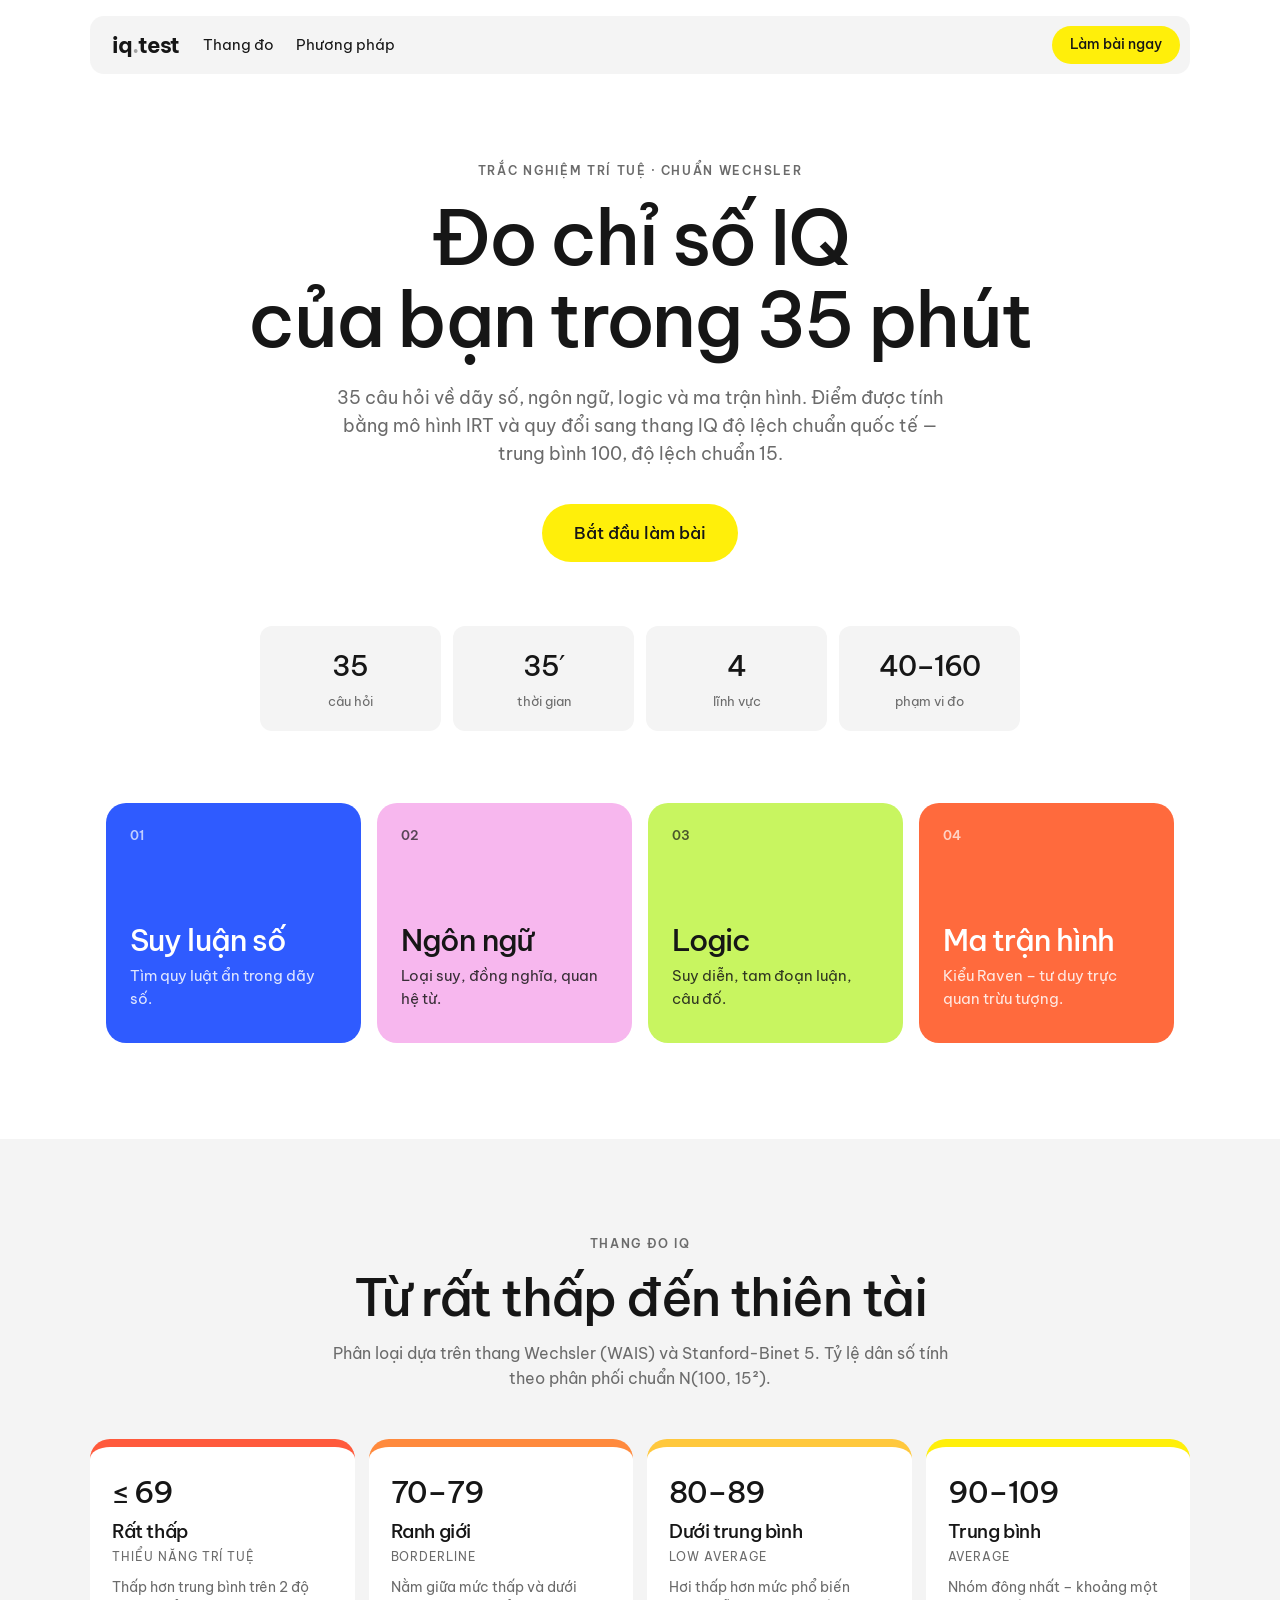
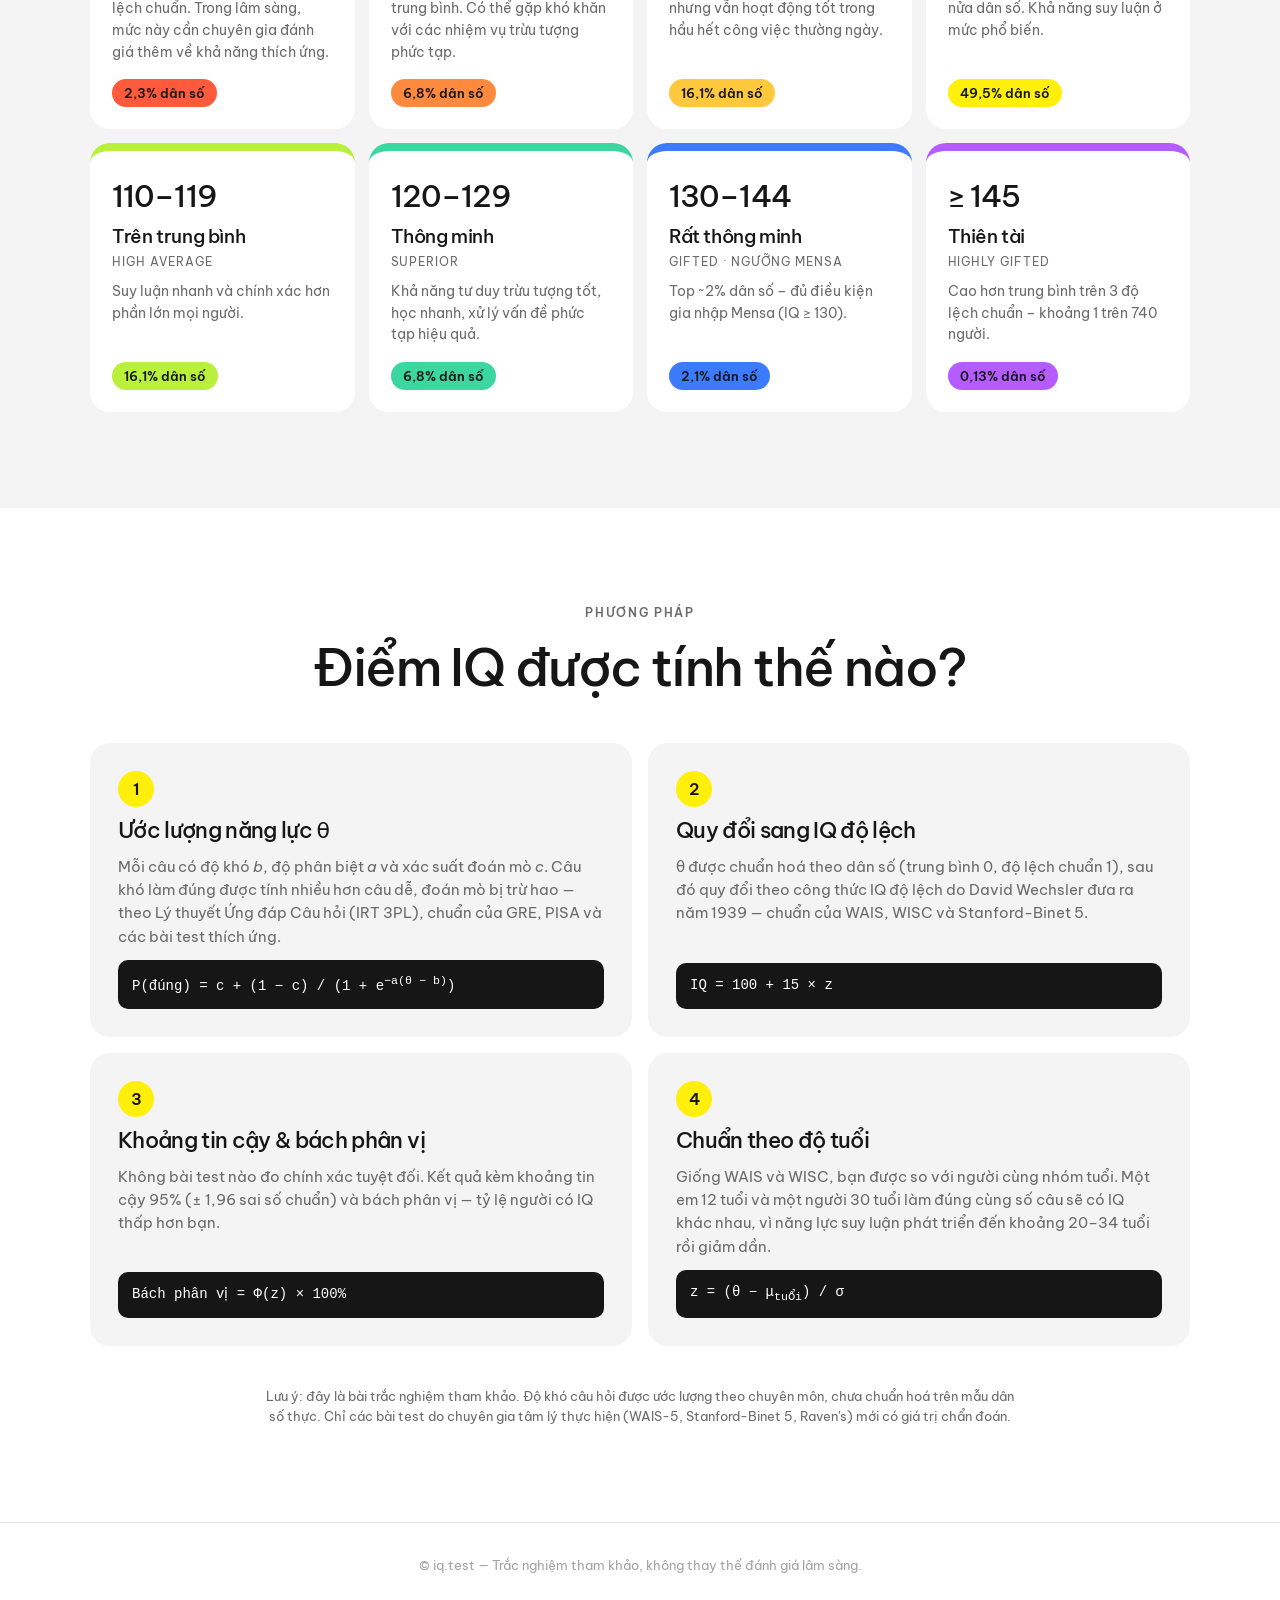
==== index.html @ 9ec6967f "Website trắc nghiệm IQ trực tuyến - 35 câu hỏi (dãy số, ngôn ngữ, logic, ma trận kiểu Raven), giới h" ====
<!doctype html>
<html lang="vi">
<head>
  <meta charset="utf-8">
  <meta name="viewport" content="width=device-width, initial-scale=1">
  <title>Trắc nghiệm IQ</title>
  <meta name="description" content="Bài trắc nghiệm IQ trực tuyến 35 câu, chấm điểm theo chuẩn IQ độ lệch (trung bình 100, độ lệch chuẩn 15).">
  <link rel="preconnect" href="https://fonts.googleapis.com">
  <link rel="preconnect" href="https://fonts.gstatic.com" crossorigin>
  <link href="https://fonts.googleapis.com/css2?family=Be+Vietnam+Pro:wght@400;500;600;700&display=swap" rel="stylesheet">
  <link rel="stylesheet" href="css/style.css">
</head>
<body>
  <header class="nav-wrap">
    <nav class="nav">
      <a class="logo" href="#" data-go="intro">iq<span>.</span>test</a>
      <div class="nav-links">
        <a href="#scale" data-go="intro">Thang đo</a>
        <a href="#method" data-go="intro">Phương pháp</a>
      </div>
      <div class="nav-status" id="nav-status" hidden>
        <span class="timer" id="timer">35:00</span>
      </div>
      <button class="btn btn-yellow btn-sm" data-action="start" id="nav-cta">Làm bài ngay</button>
    </nav>
  </header>

  <!-- ═════════ GIỚI THIỆU ═════════ -->
  <main id="screen-intro" class="screen">
    <section class="hero">
      <p class="eyebrow">Trắc nghiệm trí tuệ · Chuẩn Wechsler</p>
      <h1>Đo chỉ số IQ<br>của bạn trong 35 phút</h1>
      <p class="lead">35 câu hỏi về dãy số, ngôn ngữ, logic và ma trận hình. Điểm được tính bằng mô hình IRT và quy đổi sang thang IQ độ lệch chuẩn quốc tế — trung bình 100, độ lệch chuẩn 15.</p>
      <button class="btn btn-yellow btn-lg" data-action="start">Bắt đầu làm bài</button>
      <ul class="hero-stats">
        <li><strong>35</strong><span>câu hỏi</span></li>
        <li><strong>35′</strong><span>thời gian</span></li>
        <li><strong>4</strong><span>lĩnh vực</span></li>
        <li><strong>40–160</strong><span>phạm vi đo</span></li>
      </ul>
    </section>

    <section class="domains">
      <article class="tile t-blue"><span class="tile-k">01</span><h3>Suy luận số</h3><p>Tìm quy luật ẩn trong dãy số.</p></article>
      <article class="tile t-pink"><span class="tile-k">02</span><h3>Ngôn ngữ</h3><p>Loại suy, đồng nghĩa, quan hệ từ.</p></article>
      <article class="tile t-green"><span class="tile-k">03</span><h3>Logic</h3><p>Suy diễn, tam đoạn luận, câu đố.</p></article>
      <article class="tile t-orange"><span class="tile-k">04</span><h3>Ma trận hình</h3><p>Kiểu Raven – tư duy trực quan trừu tượng.</p></article>
    </section>

    <section class="band-section" id="scale">
      <p class="eyebrow">Thang đo IQ</p>
      <h2>Từ rất thấp đến thiên tài</h2>
      <p class="section-lead">Phân loại dựa trên thang Wechsler (WAIS) và Stanford-Binet 5. Tỷ lệ dân số tính theo phân phối chuẩn N(100, 15²).</p>
      <div class="band-grid" id="band-grid"></div>
    </section>

    <section class="method" id="method">
      <p class="eyebrow">Phương pháp</p>
      <h2>Điểm IQ được tính thế nào?</h2>
      <div class="method-grid">
        <article class="m-card">
          <span class="m-step">1</span>
          <h3>Ước lượng năng lực θ</h3>
          <p>Mỗi câu có độ khó <em>b</em>, độ phân biệt <em>a</em> và xác suất đoán mò <em>c</em>. Câu khó làm đúng được tính nhiều hơn câu dễ, đoán mò bị trừ hao — theo Lý thuyết Ứng đáp Câu hỏi (IRT 3PL), chuẩn của GRE, PISA và các bài test thích ứng.</p>
          <code>P(đúng) = c + (1 − c) / (1 + e<sup>−a(θ − b)</sup>)</code>
        </article>
        <article class="m-card">
          <span class="m-step">2</span>
          <h3>Quy đổi sang IQ độ lệch</h3>
          <p>θ được chuẩn hoá theo dân số (trung bình 0, độ lệch chuẩn 1), sau đó quy đổi theo công thức IQ độ lệch do David Wechsler đưa ra năm 1939 — chuẩn của WAIS, WISC và Stanford-Binet 5.</p>
          <code>IQ = 100 + 15 × z</code>
        </article>
        <article class="m-card">
          <span class="m-step">3</span>
          <h3>Khoảng tin cậy &amp; bách phân vị</h3>
          <p>Không bài test nào đo chính xác tuyệt đối. Kết quả kèm khoảng tin cậy 95% (± 1,96 sai số chuẩn) và bách phân vị — tỷ lệ người có IQ thấp hơn bạn.</p>
          <code>Bách phân vị = Φ(z) × 100%</code>
        </article>
        <article class="m-card">
          <span class="m-step">4</span>
          <h3>Chuẩn theo độ tuổi</h3>
          <p>Giống WAIS và WISC, bạn được so với người cùng nhóm tuổi. Một em 12 tuổi và một người 30 tuổi làm đúng cùng số câu sẽ có IQ khác nhau, vì năng lực suy luận phát triển đến khoảng 20–34 tuổi rồi giảm dần.</p>
          <code>z = (θ − μ<sub>tuổi</sub>) / σ</code>
        </article>
      </div>
      <p class="disclaimer">Lưu ý: đây là bài trắc nghiệm tham khảo. Độ khó câu hỏi được ước lượng theo chuyên môn, chưa chuẩn hoá trên mẫu dân số thực. Chỉ các bài test do chuyên gia tâm lý thực hiện (WAIS-5, Stanford-Binet 5, Raven's) mới có giá trị chẩn đoán.</p>
    </section>

    <footer class="foot">© iq.test — Trắc nghiệm tham khảo, không thay thế đánh giá lâm sàng.</footer>
  </main>

  <!-- ═════════ LÀM BÀI ═════════ -->
  <main id="screen-test" class="screen" hidden>
    <div class="test-wrap">
      <div class="test-top">
        <span class="q-count" id="q-count">Câu 1 / 35</span>
        <span class="chip" id="q-domain">Suy luận số</span>
      </div>
      <div class="progress"><div class="progress-bar" id="progress-bar"></div></div>

      <article class="q-card" id="q-card"></article>

      <div class="test-actions">
        <button class="btn btn-ghost" id="btn-prev">← Câu trước</button>
        <button class="btn btn-dark" id="btn-next">Câu tiếp →</button>
      </div>

      <div class="palette-wrap">
        <div class="palette" id="palette"></div>
        <button class="btn btn-yellow" id="btn-submit">Nộp bài</button>
      </div>
      <p class="kbd-hint">Phím tắt: <kbd>1</kbd>–<kbd>6</kbd> chọn đáp án · <kbd>←</kbd> <kbd>→</kbd> chuyển câu</p>
    </div>
  </main>

  <!-- ═════════ KẾT QUẢ ═════════ -->
  <main id="screen-result" class="screen" hidden>
    <div class="result-wrap" id="result"></div>
  </main>

  <dialog id="age-dialog" class="dialog">
    <form id="age-form" method="dialog">
      <p class="eyebrow">Trước khi bắt đầu</p>
      <h3>Bạn bao nhiêu tuổi?</h3>
      <p>IQ được so sánh với người <strong>cùng độ tuổi</strong> — đây là quy chuẩn của WAIS, WISC và Stanford-Binet.</p>
      <label class="field">
        <input type="number" id="age-input" inputmode="numeric" min="10" max="90" step="1" placeholder="VD: 25" required>
        <span>tuổi</span>
      </label>
      <p class="field-err" id="age-err" hidden>Vui lòng nhập tuổi từ 10 đến 90.</p>
      <label class="consent" id="consent-row">
        <input type="checkbox" id="consent-input" checked>
        <span>Đóng góp kết quả <strong>ẩn danh</strong> (tuổi và đáp án từng câu) để cải thiện độ chính xác của bài test. Không thu thập tên, email hay địa chỉ IP.</span>
      </label>
      <div class="dialog-actions">
        <button type="button" class="btn btn-ghost" id="age-cancel">Huỷ</button>
        <button type="submit" class="btn btn-yellow">Bắt đầu làm bài</button>
      </div>
    </form>
  </dialog>

  <dialog id="confirm" class="dialog">
    <h3>Nộp bài?</h3>
    <p id="confirm-text"></p>
    <div class="dialog-actions">
      <button class="btn btn-ghost" value="cancel" id="confirm-cancel">Làm tiếp</button>
      <button class="btn btn-yellow" id="confirm-ok">Nộp bài</button>
    </div>
  </dialog>

  <script src="js/config.js"></script>
  <script src="js/params.js"></script>
  <script src="js/questions.js"></script>
  <script src="js/scoring.js"></script>
  <script src="js/app.js"></script>
</body>
</html>
---- css/style.css ----
:root {
  --bg: #ffffff;
  --bg-soft: #f4f4f4;
  --surface: #ffffff;
  --ink: #161616;
  --ink-2: #6b6b6b;
  --ink-3: #a3a3a3;
  --line: #e7e7e7;
  --yellow: #ffef0a;
  --yellow-hover: #f5e400;
  --shape-gray: #9a9a9a;
  --radius: 20px;
  --radius-sm: 12px;
  --font: 'Be Vietnam Pro', system-ui, -apple-system, 'Segoe UI', sans-serif;
  color-scheme: light;
}

* { box-sizing: border-box; }
html { scroll-behavior: smooth; scroll-padding-top: 96px; }
body {
  margin: 0;
  background: var(--bg);
  color: var(--ink);
  font-family: var(--font);
  font-size: 16px;
  line-height: 1.55;
  -webkit-font-smoothing: antialiased;
}
h1, h2, h3 { font-weight: 500; letter-spacing: -0.03em; line-height: 1.08; margin: 0; }
p { margin: 0; }
button { font: inherit; color: inherit; }
[hidden] { display: none !important; }

/* ───────── Nút ───────── */
.btn {
  display: inline-flex; align-items: center; justify-content: center; gap: 8px;
  border: 0; border-radius: 999px; padding: 12px 24px;
  font-weight: 500; cursor: pointer; text-decoration: none; white-space: nowrap;
  transition: background .15s, transform .15s, opacity .15s;
}
.btn:active { transform: scale(.97); }
.btn:disabled { opacity: .35; cursor: not-allowed; }
.btn-yellow { background: var(--yellow); color: var(--ink); }
.btn-yellow:hover { background: var(--yellow-hover); }
.btn-dark { background: var(--ink); color: #fff; }
.btn-dark:hover { background: #333; }
.btn-ghost { background: var(--bg-soft); color: var(--ink); }
.btn-ghost:hover { background: #ebebeb; }
.btn-sm { padding: 8px 18px; font-size: 14px; }
.btn-lg { padding: 16px 32px; font-size: 17px; }

.eyebrow {
  font-size: 12px; font-weight: 600; letter-spacing: .14em; text-transform: uppercase; color: var(--ink-2);
  margin-bottom: 16px;
}

/* ───────── Thanh điều hướng nổi ───────── */
.nav-wrap { position: sticky; top: 0; z-index: 20; padding: 16px 16px 0; }
.nav {
  max-width: 1100px; margin: 0 auto;
  display: flex; align-items: center; gap: 24px;
  background: rgba(242, 242, 242, .82);
  backdrop-filter: blur(14px); -webkit-backdrop-filter: blur(14px);
  border-radius: 14px; padding: 10px 10px 10px 22px;
}
.logo { font-weight: 700; font-size: 22px; letter-spacing: -0.05em; color: var(--ink); text-decoration: none; }
.logo span { color: var(--ink-3); }
.nav-links { display: flex; gap: 22px; flex: 1; }
.nav-links a { color: var(--ink); text-decoration: none; font-size: 15px; }
.nav-links a:hover { opacity: .6; }
.nav-status { margin-left: auto; }
.timer {
  font-variant-numeric: tabular-nums; font-weight: 600;
  background: var(--ink); color: #fff; border-radius: 999px; padding: 8px 16px; font-size: 15px;
}
.timer.warn { background: #ff5a3c; animation: pulse 1s infinite; }
@keyframes pulse { 50% { opacity: .6; } }
body[data-screen="test"] .nav-links { visibility: hidden; }

/* ───────── Trang giới thiệu ───────── */
.hero { max-width: 900px; margin: 0 auto; padding: 88px 16px 72px; text-align: center; }
.hero h1 { font-size: clamp(42px, 7.5vw, 76px); margin-bottom: 24px; }
.lead { color: var(--ink-2); font-size: 18px; max-width: 620px; margin: 0 auto 36px; }
.hero-stats {
  list-style: none; padding: 0; margin: 64px auto 0;
  display: grid; grid-template-columns: repeat(4, 1fr); gap: 12px; max-width: 760px;
}
.hero-stats li { background: var(--bg-soft); border-radius: var(--radius-sm); padding: 18px 12px; }
.hero-stats strong { display: block; font-size: 28px; font-weight: 500; letter-spacing: -0.03em; }
.hero-stats span { font-size: 13px; color: var(--ink-2); }

.domains {
  max-width: 1100px; margin: 0 auto; padding: 0 16px 96px;
  display: grid; grid-template-columns: repeat(4, 1fr); gap: 16px;
}
.tile {
  border-radius: var(--radius); padding: 28px 24px 32px; min-height: 240px;
  display: flex; flex-direction: column; justify-content: flex-end; position: relative;
}
.tile-k { position: absolute; top: 22px; left: 24px; font-size: 13px; font-weight: 600; opacity: .7; }
.tile h3 { font-size: 30px; margin-bottom: 8px; }
.tile p { font-size: 15px; opacity: .85; }
.t-blue { background: #2f5bff; color: #fff; }
.t-pink { background: #f7b7ee; }
.t-green { background: #c8f560; }
.t-orange { background: #ff6a3d; color: #fff; }

.band-section, .method { padding: 96px 16px; }
.band-section { background: var(--bg-soft); }
.band-section > *, .method > * { max-width: 1100px; margin-left: auto; margin-right: auto; }
.band-section h2, .method h2 { font-size: clamp(32px, 5vw, 52px); margin-bottom: 16px; }
.section-lead { color: var(--ink-2); margin-bottom: 48px; max-width: 640px; margin-left: auto; margin-right: auto; }
.band-section, .method { text-align: center; }

.band-grid { display: grid; grid-template-columns: repeat(4, 1fr); gap: 14px; text-align: left; }
.band-card {
  background: var(--surface); border-radius: var(--radius); padding: 22px;
  display: flex; flex-direction: column; gap: 6px; position: relative; overflow: hidden;
  border-top: 8px solid var(--c);
}
.band-range { font-size: 30px; font-weight: 500; letter-spacing: -0.03em; font-variant-numeric: tabular-nums; }
.band-card h3 { font-size: 19px; letter-spacing: -0.02em; }
.band-sub { font-size: 12px; color: var(--ink-2); text-transform: uppercase; letter-spacing: .08em; }
.band-desc { font-size: 14px; color: var(--ink-2); flex: 1; margin-top: 4px; }
.band-pct { align-self: flex-start; margin-top: 10px; background: var(--c); border-radius: 999px; padding: 4px 12px; font-size: 13px; font-weight: 600; }

.method-grid { display: grid; grid-template-columns: repeat(2, 1fr); gap: 16px; text-align: left; margin-top: 48px; }
.m-card { background: var(--bg-soft); border-radius: var(--radius); padding: 28px; display: flex; flex-direction: column; gap: 12px; }
.m-step { width: 36px; height: 36px; border-radius: 50%; background: var(--yellow); display: grid; place-items: center; font-weight: 600; }
.m-card h3 { font-size: 22px; }
.m-card p { color: var(--ink-2); font-size: 15px; flex: 1; }
.m-card code {
  font-family: ui-monospace, 'Cascadia Code', Consolas, monospace; font-size: 14px;
  background: var(--ink); color: #fff; border-radius: 10px; padding: 12px 14px;
}
.disclaimer { color: var(--ink-2); font-size: 13px; margin-top: 40px; max-width: 760px; margin-left: auto; margin-right: auto; text-align: center; }
.foot { text-align: center; color: var(--ink-3); font-size: 13px; padding: 32px 16px 48px; border-top: 1px solid var(--line); }

/* ───────── Màn hình làm bài ───────── */
.test-wrap { max-width: 820px; margin: 0 auto; padding: 40px 16px 64px; }
.test-top { display: flex; justify-content: space-between; align-items: center; margin-bottom: 14px; }
.q-count { font-weight: 500; font-size: 15px; }
.chip { background: var(--bg-soft); border-radius: 999px; padding: 6px 14px; font-size: 13px; font-weight: 500; }
.progress { height: 6px; background: var(--bg-soft); border-radius: 999px; overflow: hidden; margin-bottom: 28px; }
.progress-bar { height: 100%; width: 0; background: var(--ink); border-radius: inherit; transition: width .3s; }

.q-card { background: var(--bg-soft); border-radius: 24px; padding: 40px; min-height: 380px; }
.q-title { font-size: clamp(22px, 3.2vw, 30px); margin-bottom: 28px; line-height: 1.25; }
.q-hint { color: var(--ink-2); font-size: 14px; margin: -16px 0 22px; }

.seq { display: flex; flex-wrap: wrap; gap: 10px; margin-bottom: 32px; }
.seq span {
  min-width: 64px; height: 64px; padding: 0 14px; border-radius: 16px; background: var(--surface);
  display: grid; place-items: center; font-size: 24px; font-weight: 500; font-variant-numeric: tabular-nums;
}
.seq .seq-q { background: var(--yellow); }

.matrix {
  display: grid; grid-template-columns: repeat(3, 1fr); gap: 8px;
  max-width: 360px; margin: 0 auto 32px; background: var(--ink); padding: 8px; border-radius: 18px;
}
.m-cell { background: var(--surface); border-radius: 10px; aspect-ratio: 1; display: grid; place-items: center; }
.m-missing { background: var(--yellow); font-size: 44px; font-weight: 600; }

.fig { width: 100%; height: 100%; display: block; color: var(--ink); }
.fig .f-solid { fill: var(--ink); stroke: var(--ink); stroke-width: 2.5; stroke-linejoin: round; }
.fig .f-none { fill: var(--surface); stroke: var(--ink); stroke-width: 3; stroke-linejoin: round; }
.fig .f-gray { fill: var(--shape-gray); stroke: var(--ink); stroke-width: 2.5; stroke-linejoin: round; }
.fig .ln { stroke: var(--ink); stroke-width: 5; stroke-linecap: round; }

.opts { display: grid; gap: 10px; }
.opts-fig { grid-template-columns: repeat(3, 1fr); gap: 12px; max-width: 520px; margin: 0 auto; }
.opt {
  display: flex; align-items: center; gap: 14px; text-align: left;
  background: var(--surface); border: 2px solid transparent; border-radius: 14px;
  padding: 14px 18px; cursor: pointer; font-size: 17px;
  transition: border-color .12s, transform .12s, background .12s;
}
.opt:hover { border-color: var(--ink); }
.opt-l {
  flex: none; width: 30px; height: 30px; border-radius: 50%; background: var(--bg-soft);
  display: grid; place-items: center; font-size: 13px; font-weight: 600;
}
.opt.is-on { border-color: var(--ink); background: #fffbd1; }
.opt.is-on .opt-l { background: var(--yellow); }
.opt-fig { flex-direction: column; padding: 10px; gap: 6px; }
.opt-fig .opt-v { width: 100%; aspect-ratio: 1; display: block; }
.opt-fig .opt-l { width: 24px; height: 24px; font-size: 12px; }

.test-actions { display: flex; justify-content: space-between; margin: 20px 0 32px; }

.palette-wrap {
  display: flex; gap: 20px; align-items: center; justify-content: space-between;
  background: var(--bg-soft); border-radius: 18px; padding: 16px;
}
.palette { display: flex; flex-wrap: wrap; gap: 6px; }
.pal {
  width: 32px; height: 32px; border-radius: 9px; border: 0; background: var(--surface);
  font-size: 12px; font-weight: 500; cursor: pointer; font-variant-numeric: tabular-nums;
}
.pal.done { background: var(--ink); color: #fff; }
.pal.cur { outline: 2px solid var(--ink); outline-offset: 2px; }
.pal.cur:not(.done) { background: var(--yellow); }
.kbd-hint { text-align: center; color: var(--ink-3); font-size: 13px; margin-top: 16px; }
kbd { font-family: inherit; background: var(--bg-soft); border-radius: 5px; padding: 1px 6px; font-size: 12px; color: var(--ink-2); }

/* ───────── Kết quả ───────── */
.result-wrap { max-width: 1000px; margin: 0 auto; padding: 40px 16px 72px; display: grid; gap: 16px; }
.r-hero { background: var(--bg-soft); border-radius: 28px; padding: 56px 32px 40px; text-align: center; position: relative; overflow: hidden; }
.r-hero::before {
  content: ''; position: absolute; inset: auto -10% -60% -10%; height: 90%;
  background: radial-gradient(closest-side, var(--c), transparent); opacity: .45; pointer-events: none;
}
.r-hero > * { position: relative; }
.r-score { font-size: clamp(110px, 22vw, 200px); font-weight: 600; letter-spacing: -0.06em; line-height: .9; font-variant-numeric: tabular-nums; }
.r-band {
  display: inline-flex; align-items: center; gap: 10px; margin: 20px 0 14px;
  background: var(--ink); color: #fff; padding: 10px 20px; border-radius: 999px; font-size: 20px; font-weight: 500;
}
.r-band small { font-size: 13px; opacity: .65; font-weight: 400; }
.r-dot { width: 12px; height: 12px; border-radius: 50%; background: var(--c); }
.r-desc { color: var(--ink-2); max-width: 560px; margin: 0 auto 32px; }
.r-stats { display: grid; grid-template-columns: repeat(3, 1fr); gap: 12px; max-width: 760px; margin: 0 auto; }
.r-stats div { background: var(--surface); border-radius: 16px; padding: 18px 12px; }
.r-stats strong { display: block; font-size: 28px; font-weight: 500; letter-spacing: -0.03em; font-variant-numeric: tabular-nums; }
.r-stats span { font-size: 13px; color: var(--ink-2); }
.r-rarity { margin-top: 24px; font-size: 15px; }
.r-age { margin-top: 8px; font-size: 14px; color: var(--ink-2); }
.r-age strong { color: var(--ink); }

.r-card { background: var(--surface); border: 1px solid var(--line); border-radius: 24px; padding: 28px; }
.r-card h3 { font-size: 20px; margin-bottom: 20px; }
.r-card h3.mt { margin-top: 32px; }
.r-two { display: grid; grid-template-columns: 1.1fr 1fr; gap: 16px; }

.bell { width: 100%; height: auto; display: block; overflow: visible; }
.bell-line { fill: none; stroke: var(--ink); stroke-width: 2; }
.axis, .tick { stroke: var(--ink); stroke-width: 1.5; }
.tick-t { font-size: 13px; text-anchor: middle; fill: var(--ink-2); font-family: var(--font); }
.marker { stroke: var(--ink); stroke-width: 2; stroke-dasharray: 4 4; }
.marker-dot { fill: var(--ink); stroke: #fff; stroke-width: 3; }
.marker-t { font-size: 14px; font-weight: 600; text-anchor: middle; fill: var(--ink); font-family: var(--font); }

.scale { list-style: none; margin: 0; padding: 0; display: grid; gap: 6px; }
.scale li {
  display: grid; grid-template-columns: 74px 1fr auto; align-items: center; gap: 12px;
  padding: 10px 14px; border-radius: 12px; background: var(--bg-soft); position: relative;
  border-left: 6px solid var(--c);
}
.scale li.is-you { background: var(--c); font-weight: 600; }
.sc-range { font-variant-numeric: tabular-nums; font-weight: 500; }
.sc-pct { font-size: 13px; color: var(--ink-2); font-variant-numeric: tabular-nums; }
.is-you .sc-pct { color: var(--ink); }
.sc-you {
  grid-column: 1 / -1; justify-self: start; font-size: 11px; text-transform: uppercase; letter-spacing: .1em;
  background: var(--ink); color: #fff; padding: 2px 10px; border-radius: 999px;
}

.dom { margin-bottom: 16px; }
.dom-h { display: flex; justify-content: space-between; font-size: 15px; margin-bottom: 6px; }
.dom-h span:last-child { font-variant-numeric: tabular-nums; color: var(--ink-2); }
.dom-bar { height: 10px; background: var(--bg-soft); border-radius: 999px; overflow: hidden; }
.dom-bar div { height: 100%; background: var(--ink); border-radius: inherit; }

.conv { width: 100%; border-collapse: collapse; font-size: 15px; }
.conv td { padding: 10px 0; border-bottom: 1px solid var(--line); }
.conv td:last-child { text-align: right; font-weight: 600; font-variant-numeric: tabular-nums; }

.review summary { cursor: pointer; font-weight: 500; font-size: 18px; letter-spacing: -0.02em; }
.review ul { list-style: none; padding: 0; margin: 20px 0 0; display: grid; gap: 6px; }
.review li { display: grid; grid-template-columns: 28px 1fr auto; gap: 12px; align-items: center; padding: 10px 12px; border-radius: 12px; background: var(--bg-soft); font-size: 14px; }
.rv-mark { width: 24px; height: 24px; border-radius: 50%; display: grid; place-items: center; font-size: 12px; font-weight: 700; }
.ok .rv-mark { background: #c8f560; }
.no .rv-mark { background: #ff6a3d; color: #fff; }
.rv-a { font-weight: 600; text-align: right; }
.rv-fig { width: 48px; height: 48px; background: var(--surface); border-radius: 8px; }

.r-actions { display: flex; gap: 12px; justify-content: center; margin-top: 16px; flex-wrap: wrap; }

/* ───────── Hộp thoại ───────── */
.dialog { border: 0; border-radius: 24px; padding: 32px; max-width: 420px; width: calc(100% - 32px); color: var(--ink); }
.dialog::backdrop { background: rgba(22, 22, 22, .45); backdrop-filter: blur(4px); }
.dialog h3 { font-size: 28px; margin-bottom: 10px; }
.dialog p { color: var(--ink-2); margin-bottom: 24px; }
.dialog-actions { display: flex; gap: 10px; justify-content: flex-end; }
.dialog .eyebrow { margin-bottom: 10px; }
.dialog p strong { color: var(--ink); font-weight: 600; }
.field {
  display: flex; align-items: center; gap: 12px; margin: -4px 0 8px;
  background: var(--bg-soft); border-radius: 14px; padding: 6px 20px 6px 6px; border: 2px solid transparent;
}
.field:focus-within { border-color: var(--ink); }
.field input {
  flex: 1; min-width: 0; border: 0; background: transparent; outline: none;
  font: 500 32px/1 var(--font); letter-spacing: -0.03em; padding: 12px 14px; color: var(--ink);
}
.field span { color: var(--ink-2); }
.field-err { color: #d63a1c; font-size: 14px; margin: 0 0 8px !important; }
#age-form .dialog-actions { margin-top: 20px; }
.consent { display: flex; gap: 10px; align-items: flex-start; margin-top: 16px; font-size: 13px; color: var(--ink-2); line-height: 1.45; cursor: pointer; }
.consent input { flex: none; width: 18px; height: 18px; margin: 1px 0 0; accent-color: var(--ink); }
.consent strong { color: var(--ink); font-weight: 600; }

/* ───────── Responsive ───────── */
@media (max-width: 900px) {
  .domains, .band-grid { grid-template-columns: repeat(2, 1fr); }
  .method-grid, .r-two { grid-template-columns: 1fr; }
}
@media (max-width: 600px) {
  .nav { gap: 12px; padding-left: 16px; }
  .nav-links { display: none; }
  .nav-status, #nav-cta { margin-left: auto; }
  .hero { padding: 56px 16px 48px; }
  .hero-stats { grid-template-columns: repeat(2, 1fr); }
  .domains { grid-template-columns: 1fr; padding-bottom: 64px; }
  .tile { min-height: 170px; }
  .band-grid { grid-template-columns: 1fr; }
  .band-section, .method { padding: 64px 16px; }
  .q-card { padding: 24px 18px; min-height: 0; }
  .opts-fig { gap: 8px; }
  .palette-wrap { flex-direction: column; align-items: stretch; }
  .r-hero { padding: 40px 18px 28px; }
  .r-stats { grid-template-columns: 1fr; }
  .r-card { padding: 20px; }
  .kbd-hint { display: none; }
}
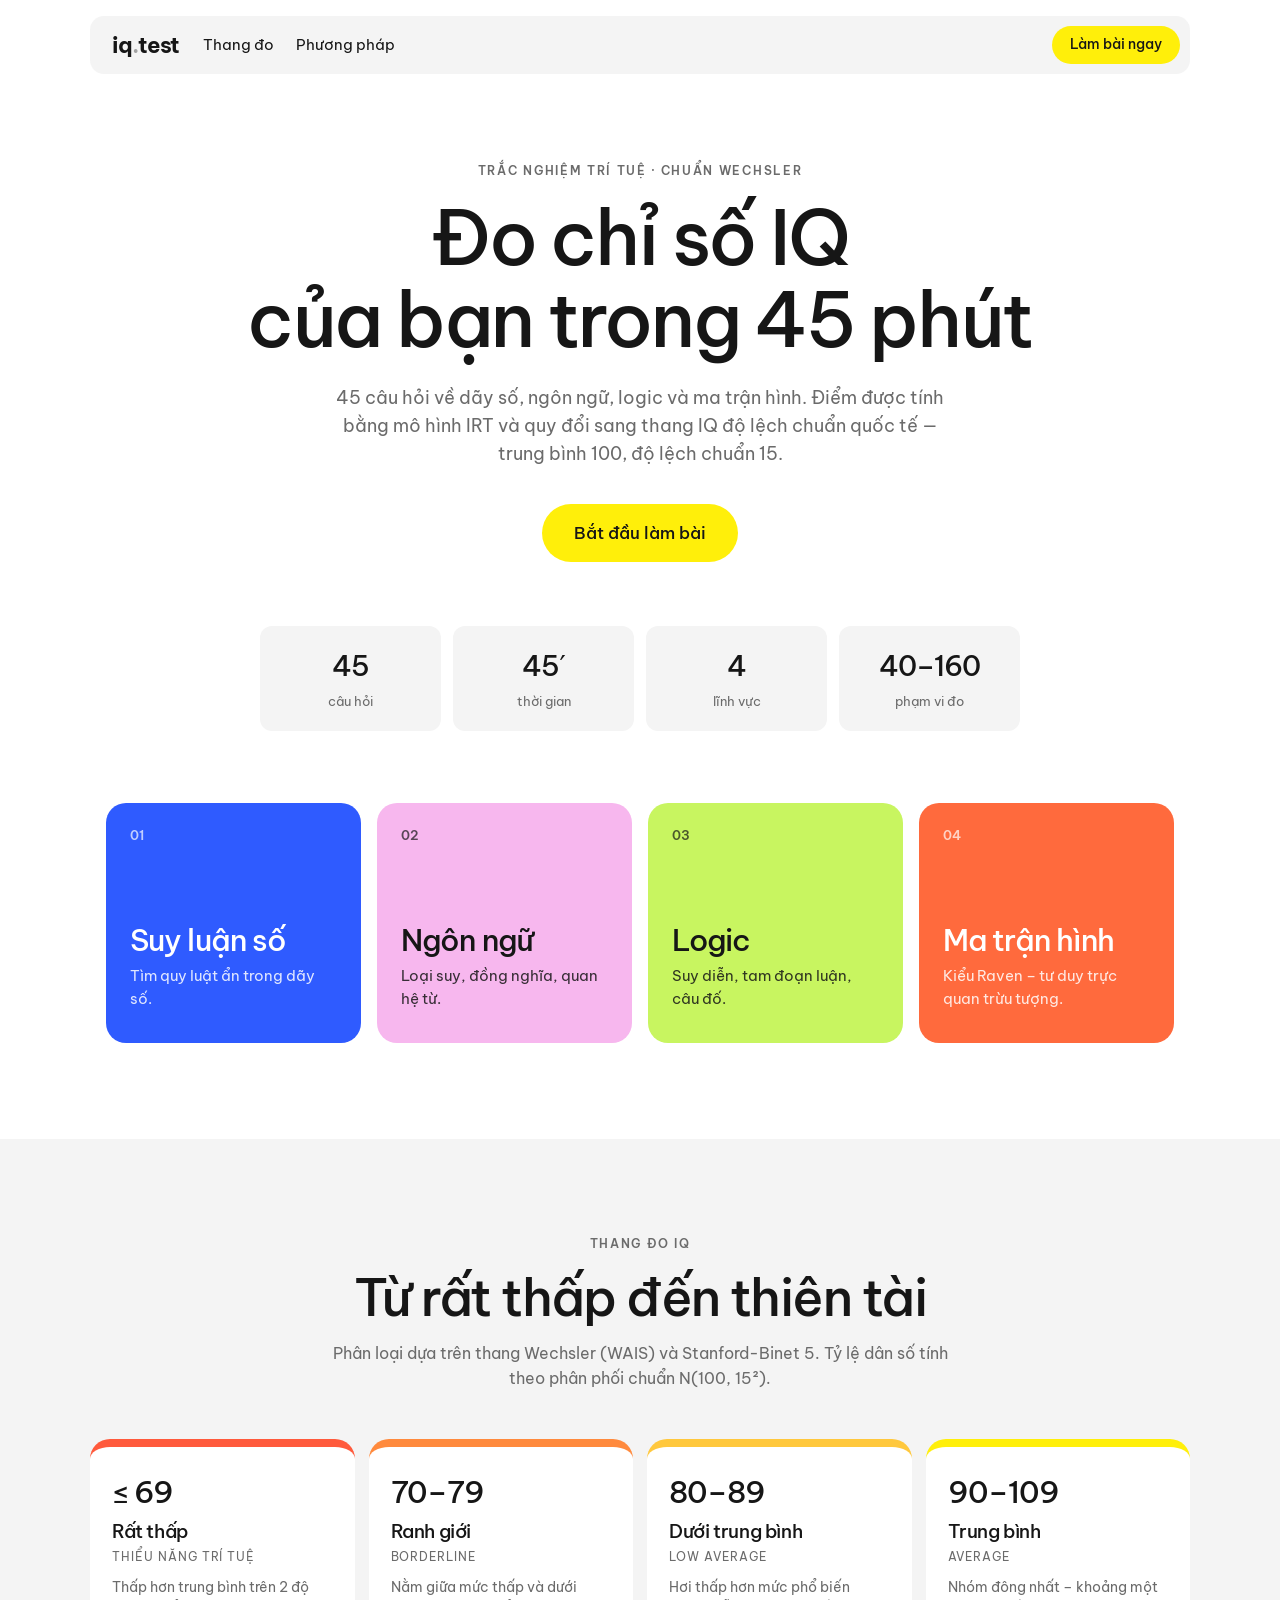
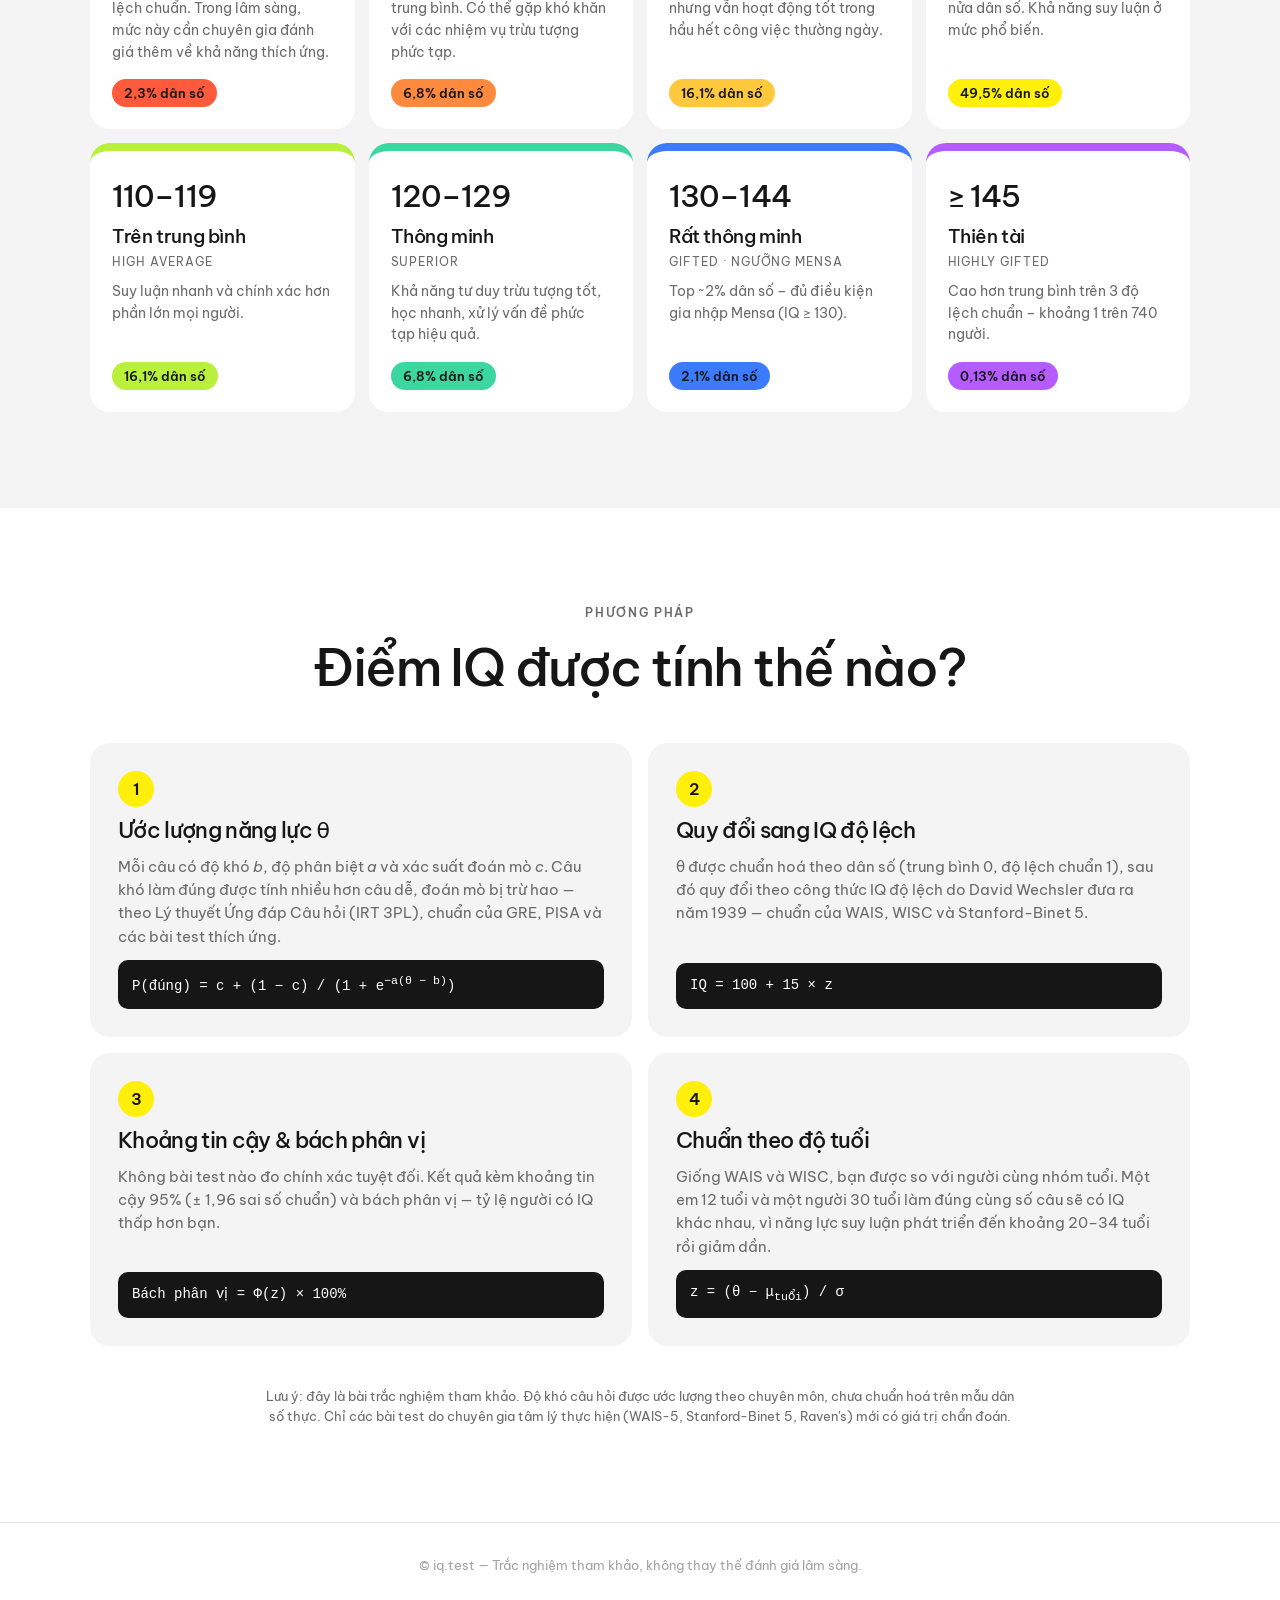
==== commit d1a9d4aa: "Thêm 10 câu khó, lời giải từng câu, sửa đề câu Táo/Cam - 10 câu mới (b 2.2–3.3): 3 dãy số, 4 logic, " ====
--- a/index.html
+++ b/index.html
@@ -4,7 +4,7 @@
   <meta charset="utf-8">
   <meta name="viewport" content="width=device-width, initial-scale=1">
   <title>Trắc nghiệm IQ</title>
-  <meta name="description" content="Bài trắc nghiệm IQ trực tuyến 35 câu, chấm điểm theo chuẩn IQ độ lệch (trung bình 100, độ lệch chuẩn 15).">
+  <meta name="description" content="Bài trắc nghiệm IQ trực tuyến 45 câu, chấm điểm theo chuẩn IQ độ lệch (trung bình 100, độ lệch chuẩn 15).">
   <link rel="preconnect" href="https://fonts.googleapis.com">
   <link rel="preconnect" href="https://fonts.gstatic.com" crossorigin>
   <link href="https://fonts.googleapis.com/css2?family=Be+Vietnam+Pro:wght@400;500;600;700&display=swap" rel="stylesheet">
@@ -19,7 +19,7 @@
         <a href="#method" data-go="intro">Phương pháp</a>
       </div>
       <div class="nav-status" id="nav-status" hidden>
-        <span class="timer" id="timer">35:00</span>
+        <span class="timer" id="timer">45:00</span>
       </div>
       <button class="btn btn-yellow btn-sm" data-action="start" id="nav-cta">Làm bài ngay</button>
     </nav>
@@ -29,12 +29,12 @@
   <main id="screen-intro" class="screen">
     <section class="hero">
       <p class="eyebrow">Trắc nghiệm trí tuệ · Chuẩn Wechsler</p>
-      <h1>Đo chỉ số IQ<br>của bạn trong 35 phút</h1>
-      <p class="lead">35 câu hỏi về dãy số, ngôn ngữ, logic và ma trận hình. Điểm được tính bằng mô hình IRT và quy đổi sang thang IQ độ lệch chuẩn quốc tế — trung bình 100, độ lệch chuẩn 15.</p>
+      <h1>Đo chỉ số IQ<br>của bạn trong 45 phút</h1>
+      <p class="lead">45 câu hỏi về dãy số, ngôn ngữ, logic và ma trận hình. Điểm được tính bằng mô hình IRT và quy đổi sang thang IQ độ lệch chuẩn quốc tế — trung bình 100, độ lệch chuẩn 15.</p>
       <button class="btn btn-yellow btn-lg" data-action="start">Bắt đầu làm bài</button>
       <ul class="hero-stats">
-        <li><strong>35</strong><span>câu hỏi</span></li>
-        <li><strong>35′</strong><span>thời gian</span></li>
+        <li><strong>45</strong><span>câu hỏi</span></li>
+        <li><strong>45′</strong><span>thời gian</span></li>
         <li><strong>4</strong><span>lĩnh vực</span></li>
         <li><strong>40–160</strong><span>phạm vi đo</span></li>
       </ul>
@@ -93,7 +93,7 @@
   <main id="screen-test" class="screen" hidden>
     <div class="test-wrap">
       <div class="test-top">
-        <span class="q-count" id="q-count">Câu 1 / 35</span>
+        <span class="q-count" id="q-count">Câu 1 / 45</span>
         <span class="chip" id="q-domain">Suy luận số</span>
       </div>
       <div class="progress"><div class="progress-bar" id="progress-bar"></div></div>
--- a/css/style.css
+++ b/css/style.css
@@ -274,6 +274,7 @@
 .no .rv-mark { background: #ff6a3d; color: #fff; }
 .rv-a { font-weight: 600; text-align: right; }
 .rv-fig { width: 48px; height: 48px; background: var(--surface); border-radius: 8px; }
+.rv-ex { grid-column: 2 / -1; color: var(--ink-2); font-size: 13px; line-height: 1.5; }
 
 .r-actions { display: flex; gap: 12px; justify-content: center; margin-top: 16px; flex-wrap: wrap; }
 
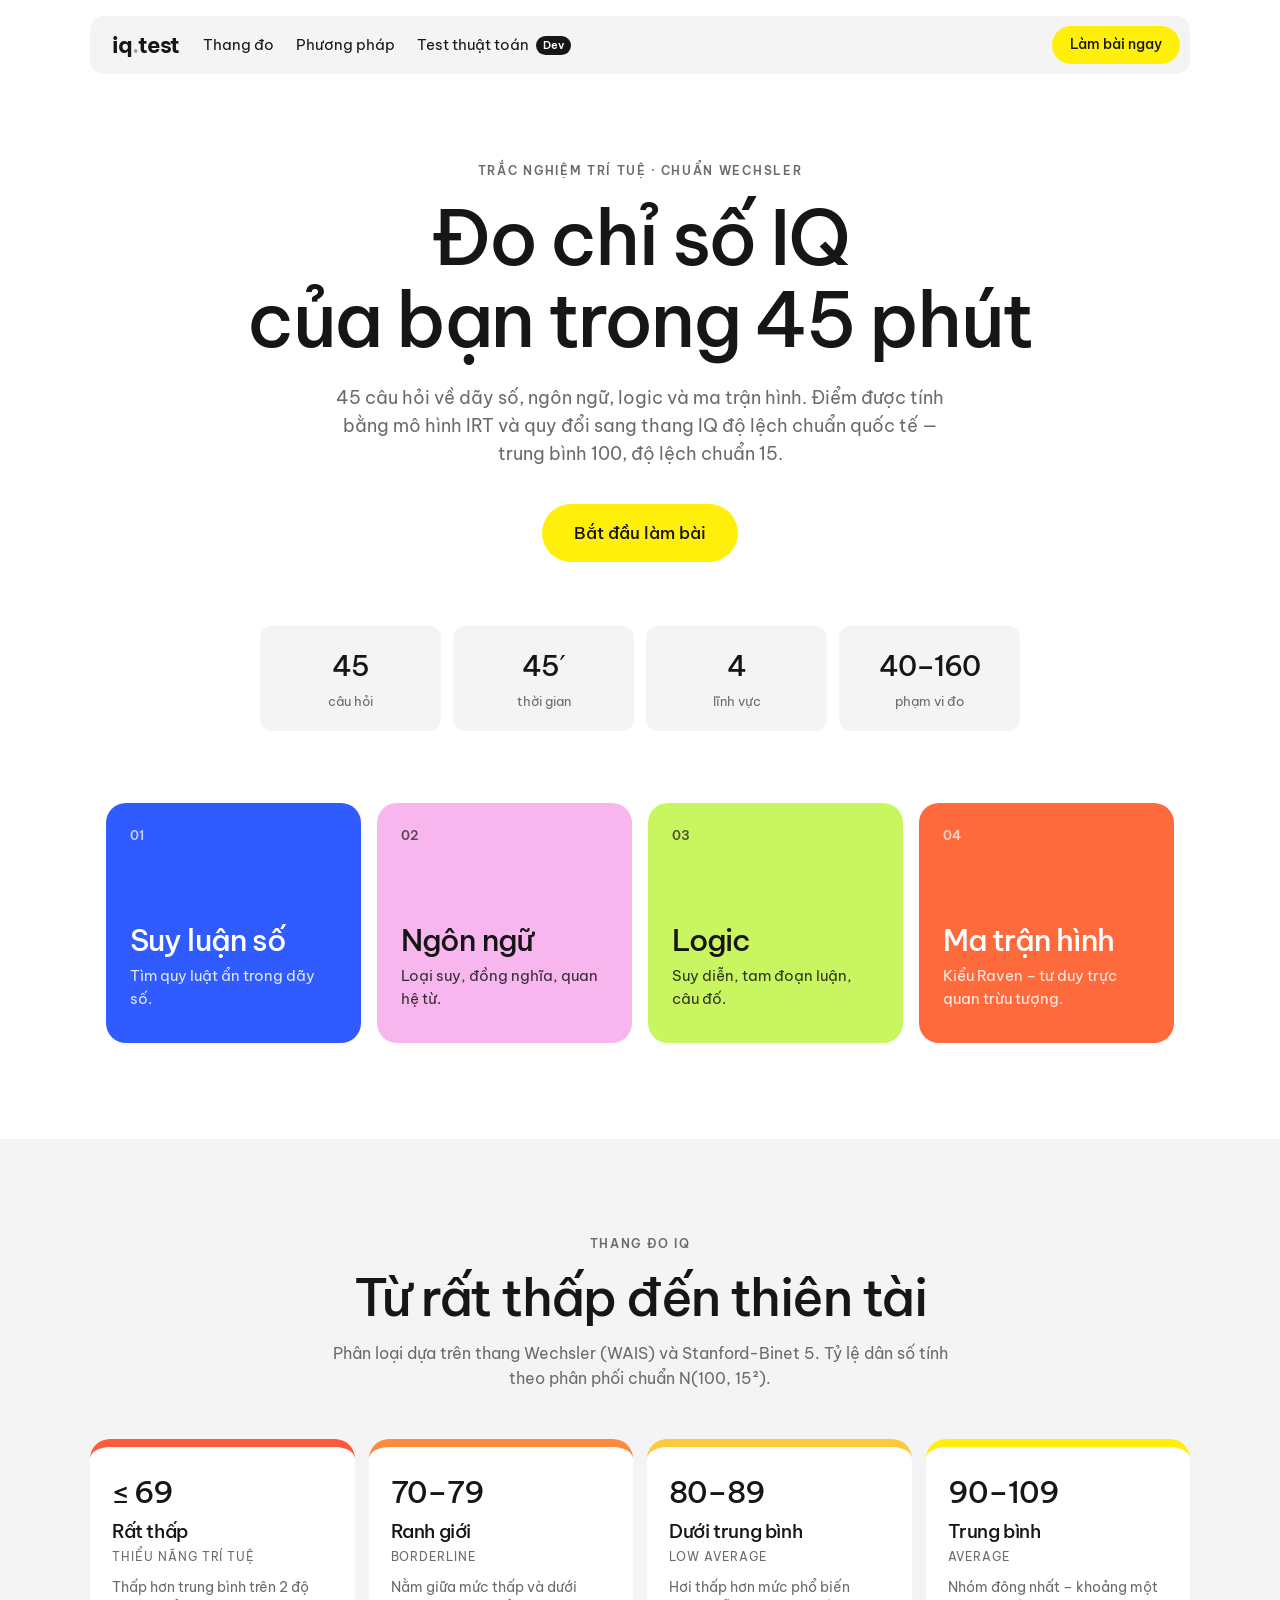
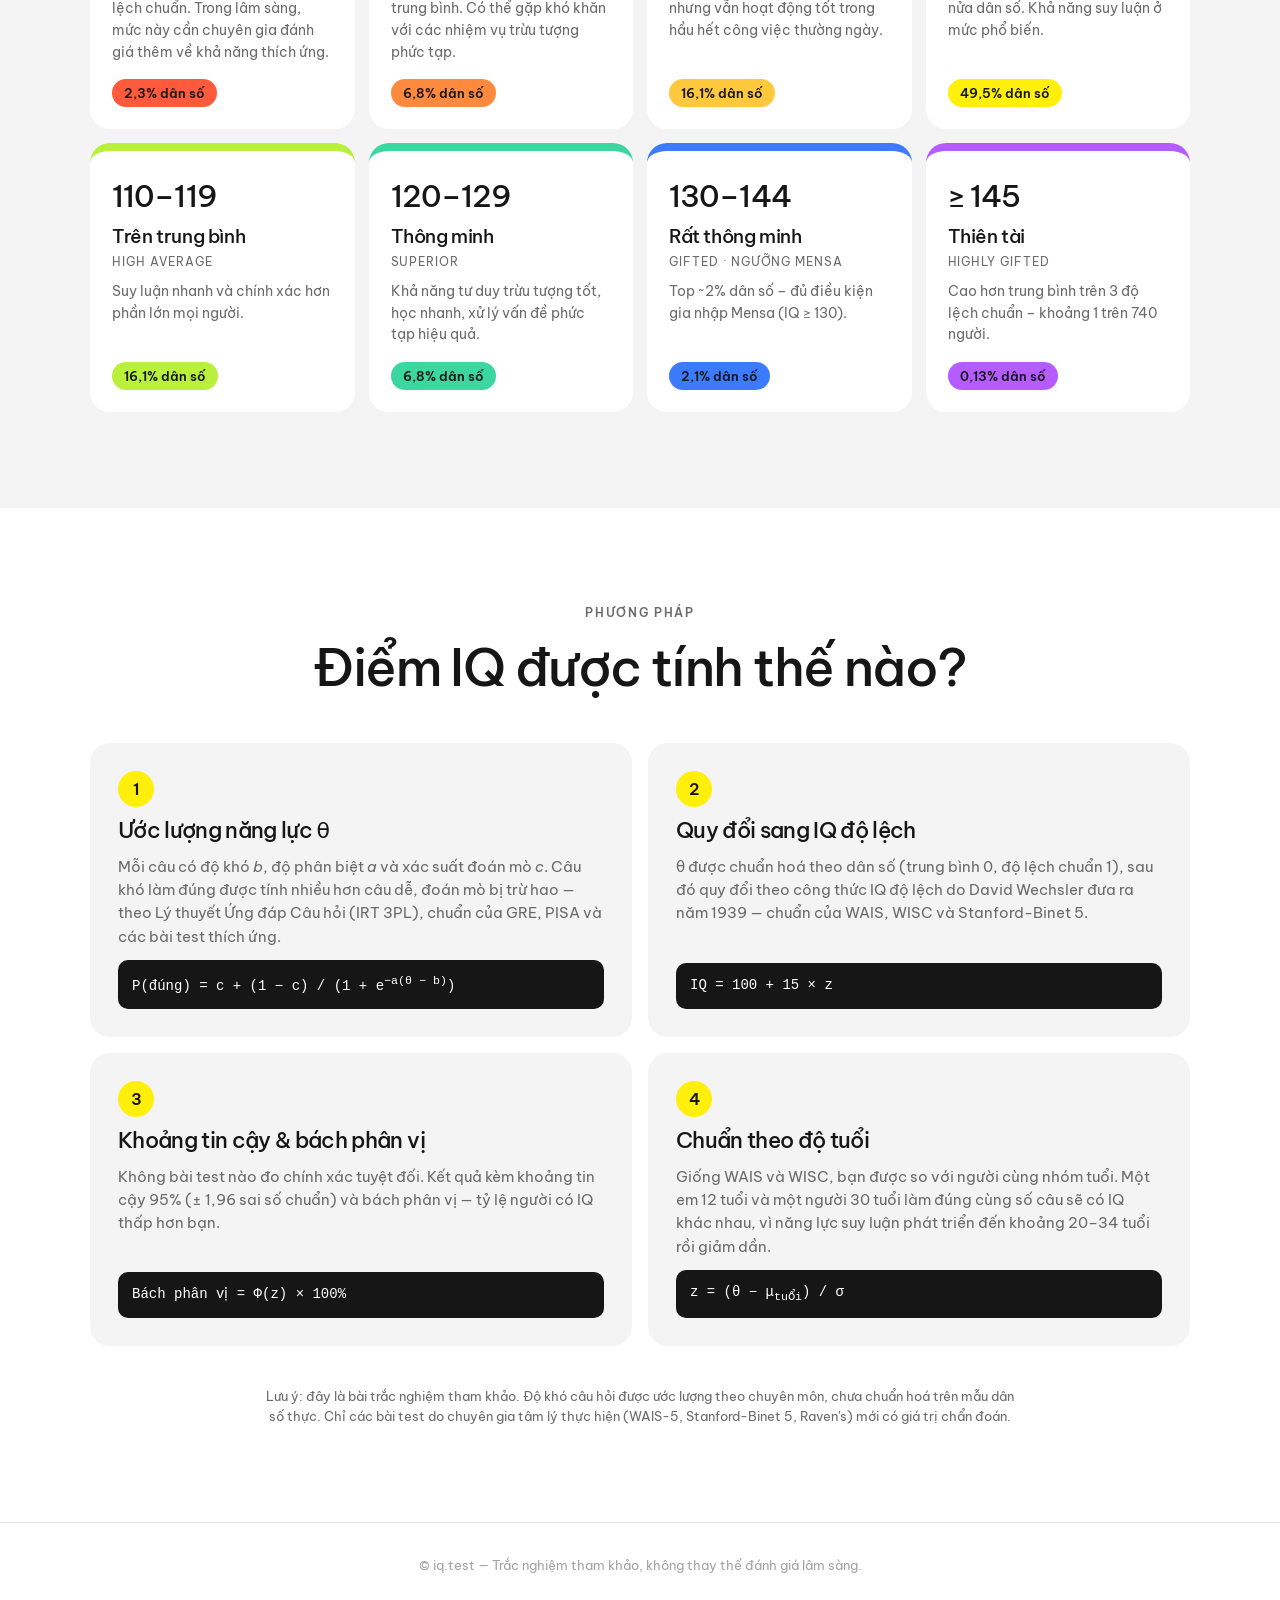
==== commit 5622e2ae: "Thêm test thuật toán cho developer (dev.html) và link chuyển trên header - 30 khuôn câu hỏi, 6 chủ đ" ====
--- a/index.html
+++ b/index.html
@@ -17,6 +17,7 @@
       <div class="nav-links">
         <a href="#scale" data-go="intro">Thang đo</a>
         <a href="#method" data-go="intro">Phương pháp</a>
+        <a href="dev.html" class="nav-switch">Test thuật toán <span class="nav-badge">Dev</span></a>
       </div>
       <div class="nav-status" id="nav-status" hidden>
         <span class="timer" id="timer">45:00</span>
@@ -151,6 +152,7 @@
   <script src="js/config.js"></script>
   <script src="js/params.js"></script>
   <script src="js/questions.js"></script>
+  <script src="js/form.js"></script>
   <script src="js/scoring.js"></script>
   <script src="js/app.js"></script>
 </body>
--- a/css/style.css
+++ b/css/style.css
@@ -227,6 +227,8 @@
 .r-rarity { margin-top: 24px; font-size: 15px; }
 .r-age { margin-top: 8px; font-size: 14px; color: var(--ink-2); }
 .r-age strong { color: var(--ink); }
+.r-retest { margin: 20px auto 0; max-width: 620px; font-size: 14px; background: var(--surface); border-radius: 14px; padding: 14px 18px; text-align: left; color: var(--ink-2); }
+.r-retest strong { color: var(--ink); }
 
 .r-card { background: var(--surface); border: 1px solid var(--line); border-radius: 24px; padding: 28px; }
 .r-card h3 { font-size: 20px; margin-bottom: 20px; }
@@ -265,16 +267,6 @@
 .conv { width: 100%; border-collapse: collapse; font-size: 15px; }
 .conv td { padding: 10px 0; border-bottom: 1px solid var(--line); }
 .conv td:last-child { text-align: right; font-weight: 600; font-variant-numeric: tabular-nums; }
-
-.review summary { cursor: pointer; font-weight: 500; font-size: 18px; letter-spacing: -0.02em; }
-.review ul { list-style: none; padding: 0; margin: 20px 0 0; display: grid; gap: 6px; }
-.review li { display: grid; grid-template-columns: 28px 1fr auto; gap: 12px; align-items: center; padding: 10px 12px; border-radius: 12px; background: var(--bg-soft); font-size: 14px; }
-.rv-mark { width: 24px; height: 24px; border-radius: 50%; display: grid; place-items: center; font-size: 12px; font-weight: 700; }
-.ok .rv-mark { background: #c8f560; }
-.no .rv-mark { background: #ff6a3d; color: #fff; }
-.rv-a { font-weight: 600; text-align: right; }
-.rv-fig { width: 48px; height: 48px; background: var(--surface); border-radius: 8px; }
-.rv-ex { grid-column: 2 / -1; color: var(--ink-2); font-size: 13px; line-height: 1.5; }
 
 .r-actions { display: flex; gap: 12px; justify-content: center; margin-top: 16px; flex-wrap: wrap; }
 
@@ -309,7 +301,11 @@
 }
 @media (max-width: 600px) {
   .nav { gap: 12px; padding-left: 16px; }
-  .nav-links { display: none; }
+  .nav-links { gap: 0; }
+  .nav-links a:not(.nav-switch) { display: none; }
+  .nav-switch { font-size: 14px; white-space: nowrap; }
+  .nav-switch .nav-badge { display: none; }
+  #nav-cta { padding: 8px 12px; font-size: 13px; }
   .nav-status, #nav-cta { margin-left: auto; }
   .hero { padding: 56px 16px 48px; }
   .hero-stats { grid-template-columns: repeat(2, 1fr); }
@@ -325,3 +321,67 @@
   .r-card { padding: 20px; }
   .kbd-hint { display: none; }
 }
+
+/* ───────── Liên kết giữa hai bài test ───────── */
+.nav-links a.is-active { font-weight: 600; }
+.nav-badge {
+  display: inline-block; margin-left: 4px; padding: 1px 7px; border-radius: 999px;
+  background: var(--ink); color: #fff; font-size: 11px; font-weight: 600; vertical-align: 1px;
+}
+.nav-links a.is-active .nav-badge { background: var(--yellow); color: var(--ink); }
+
+/* ───────── Trang test thuật toán ───────── */
+.domains-6 { grid-template-columns: repeat(3, 1fr); }
+.t-yellow { background: var(--yellow); }
+.t-dark { background: var(--ink); color: #fff; }
+.band-grid-5 { grid-template-columns: repeat(5, 1fr); }
+.q-title-sm { font-size: clamp(19px, 2.6vw, 24px); margin-bottom: 18px; }
+.opt-mono { font-family: 'JetBrains Mono', ui-monospace, Consolas, monospace; font-size: 15px; }
+
+.code-wrap { margin-bottom: 22px; border-radius: 16px; overflow: hidden; background: #161616; }
+.lang-tabs { display: flex; gap: 4px; padding: 8px 8px 0; }
+.lang-tab {
+  border: 0; border-radius: 10px 10px 0 0; padding: 7px 14px; cursor: pointer;
+  background: transparent; color: #9a9a9a; font-size: 13px; font-weight: 500;
+}
+.lang-tab.is-on { background: #262626; color: #fff; }
+.code {
+  margin: 0; padding: 16px 18px; background: #262626; color: #e8e8e8; overflow-x: auto;
+  font: 14px/1.6 'JetBrains Mono', ui-monospace, Consolas, monospace; tab-size: 2;
+}
+.code-sm { font-size: 12.5px; border-radius: 12px; margin: 8px 0; }
+.tk-k { color: var(--yellow); }
+.tk-n { color: #7dd3fc; }
+.tk-s { color: #b8f03c; }
+
+.r-score-word { font-size: clamp(64px, 14vw, 128px); letter-spacing: -0.04em; margin-bottom: 18px; }
+.lv-bar { position: relative; height: 56px; margin: 8px 0 12px; }
+.lv-seg {
+  position: absolute; top: 0; bottom: 0; background: var(--c); display: grid; place-items: center;
+  font-size: 13px; font-weight: 600; border-right: 2px solid var(--surface);
+}
+.lv-seg:first-child { border-radius: 12px 0 0 12px; }
+.lv-seg:last-of-type { border-radius: 0 12px 12px 0; border-right: 0; }
+.lv-mark { position: absolute; top: -8px; bottom: -8px; width: 4px; margin-left: -2px; background: var(--ink); border-radius: 2px; }
+
+.review summary { cursor: pointer; font-weight: 500; font-size: 18px; letter-spacing: -0.02em; }
+.review ul { list-style: none; padding: 0; margin: 20px 0 0; display: grid; gap: 10px; }
+.review li { padding: 14px 16px; border-radius: 14px; background: var(--bg-soft); font-size: 14px; }
+.rv-head { display: flex; align-items: center; gap: 8px; }
+.rv-mark { width: 24px; height: 24px; border-radius: 50%; display: grid; place-items: center; font-size: 12px; font-weight: 700; flex: none; }
+.ok .rv-mark { background: #c8f560; }
+.no .rv-mark { background: #ff6a3d; color: #fff; }
+.rv-topic { color: var(--ink-2); font-size: 13px; }
+.rv-q { margin: 6px 0 0; }
+.rv-a { margin: 8px 0 0; }
+.rv-ex { margin: 4px 0 0; color: var(--ink-2); }
+
+@media (max-width: 900px) {
+  .domains-6 { grid-template-columns: repeat(2, 1fr); }
+  .band-grid-5 { grid-template-columns: repeat(2, 1fr); }
+}
+@media (max-width: 600px) {
+  .domains-6, .band-grid-5 { grid-template-columns: 1fr; }
+  .lv-seg span { font-size: 10px; }
+  .code { font-size: 12.5px; padding: 12px; }
+}
